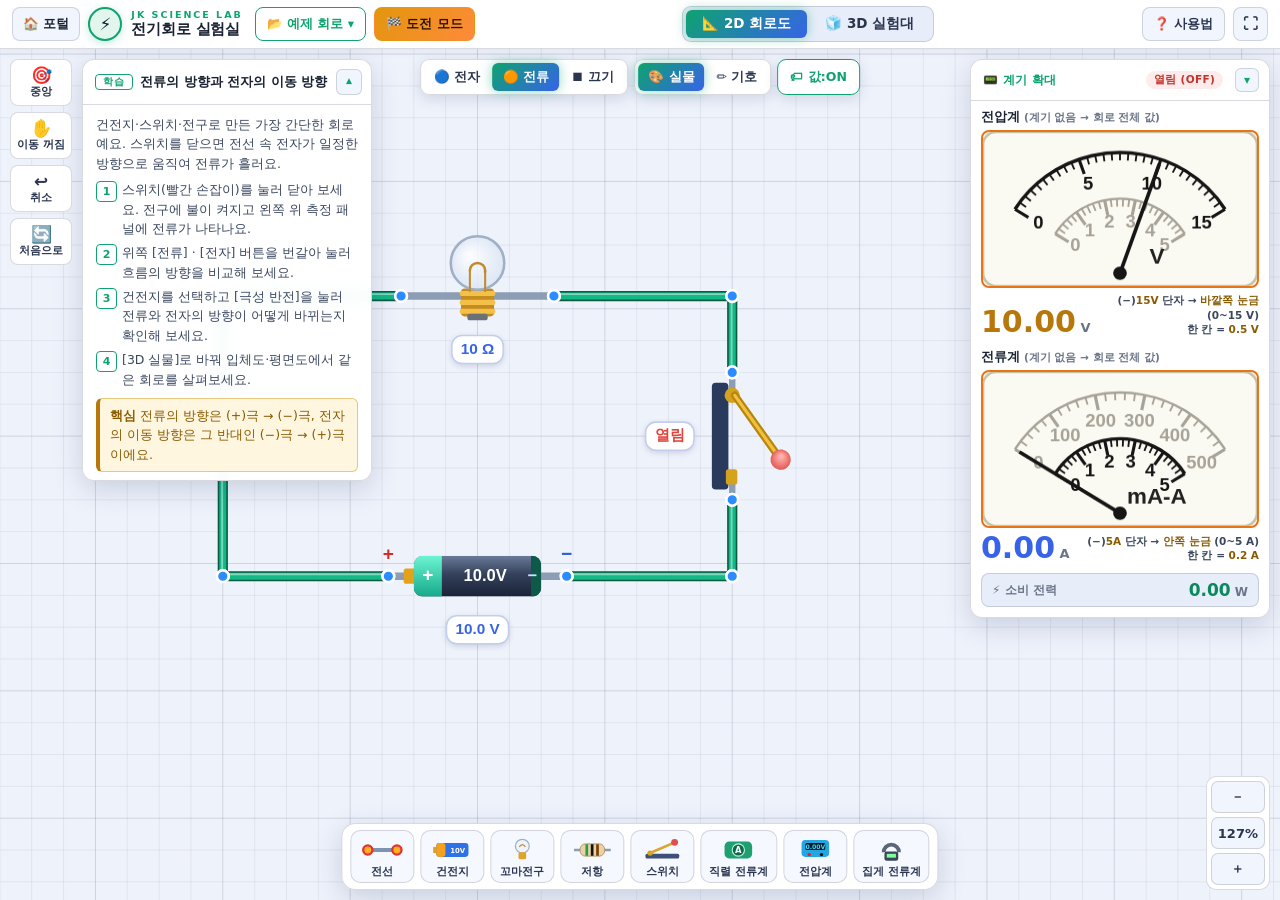
==== circuit/index.html @ 1af75844 "Add files via upload" ====
<!doctype html>
<html lang="ko">
<head>
<meta charset="utf-8">
<meta name="viewport" content="width=device-width,initial-scale=1,maximum-scale=1,user-scalable=no,viewport-fit=cover">
<meta name="apple-mobile-web-app-capable" content="yes">
<title>전기회로 실험실 · 중학교 과학2 전기와 자기</title>
<link rel="stylesheet" href="css/style.css">
</head>
<body>
<header id="top">
  <a id="homeLink" href="../index.html" title="JK SCIENCE LEARNING 포털로">🏠 포털</a><div class="brand"><div class="logo">⚡</div><div class="t"><small>JK SCIENCE LAB</small><b>전기회로 실험실</b></div></div>
  <div class="dd"><button id="exBtn" class="pri">📂 예제 회로 ▾</button></div>
  <button id="chBtn" class="chb">🏁 도전 모드</button>
  <span class="sp"></span>
  <div class="seg big"><button data-view="2d" class="on">📐 2D 회로도</button><button data-view="3d">🧊 3D 실험대</button></div>
  <span class="sp"></span>
  <button id="helpBtn">❓ 사용법</button>
  <button id="fsBtn" class="ic" title="전체 화면">⛶</button>
</header>
<div id="exMenu"></div>
<div id="stage">
  <div id="view">
    <canvas id="c2d"></canvas>
    <div id="c3dWrap"></div>
    <div id="modes">
      <div class="seg"><button data-flow="electron">🔵 전자</button><button data-flow="current" class="on">🟠 전류</button><button data-flow="off">⏹ 끄기</button></div>
      <div class="seg" id="styleSeg"><button data-style="real" class="on">🎨 실물</button><button data-style="symbol">✏️ 기호</button></div>
      <button id="valBtn" class="on">🏷 값:ON</button>
    </div>
    <div id="rail">
      <button id="centerBtn"><i>🎯</i><span>중앙</span></button>
      <button id="panBtn" title="켜면 어디를 끌어도 화면이 움직여요"><i>✋</i><span id="panTxt">이동 꺼짐</span></button>
      <button id="undoBtn"><i>↩</i><span>취소</span></button>
      <button id="resetBtn"><i>🔄</i><span>처음으로</span></button>
    </div>
    <div id="measure" class="card">
      <div class="mh" id="mHead">📟 계기 확대 <span id="mState" class="state off">열림 (OFF)</span><button id="mMin" title="접기/펼치기">▾</button></div>
      <div id="mBody">
        <div class="mtab"><div class="mlab"><b>전압계</b> <em id="vSrc"></em></div><canvas id="fcV"></canvas><div class="mrd"><span class="big"><b id="mV">0.00</b> V</span><span id="vInfo" class="info"></span></div></div>
        <div class="mtab"><div class="mlab"><b>전류계</b> <em id="iSrc"></em></div><canvas id="fcI"></canvas><div class="mrd"><span class="big i"><b id="mI">0.00</b> A</span><span id="iInfo" class="info"></span></div></div>
        <div class="prow">⚡ 소비 전력 <span><b id="mP">0.00</b> W</span></div>
      </div>
    </div>
    <div id="learn" class="card">
      <div class="lh"><span class="bd">학습</span><span id="lTitle"></span><button id="lToggle" title="펼치기/접기">▾</button></div>
      <div id="lBody"><p id="lDesc"></p><ol id="lSteps"></ol><div id="lKey" class="key"></div></div>
      <div id="lDiag"></div>
    </div>
    <div id="chBar"><span id="chTitle"></span><span id="chTime" class="chTime">⏱ 00:00</span><button id="chEye" title="시간 보이기/숨기기">👁</button><button id="chHint">💡 힌트</button><button id="chPeek">👀 정답 보기</button><button id="chGrade" class="go">✅ 채점</button><button id="chExit">✖ 그만하기</button></div>
    <div id="chTarget" class="card"><div class="lh"><span class="bd">목표</span><span id="chTT"></span></div><img id="chImg" alt="목표 회로도"><div id="chParts"></div><div id="chMsg" class="dg info"></div></div>
    <div id="chPeekBar">👀 정답 회로를 보는 중이에요 (시간 기록 안 됨) <button id="chBack">내 회로로 돌아가기</button></div>
    <div id="hint3d" class="card">💡 3D 실험대의 스위치를 클릭하면 On/Off 돼요</div>
    <aside id="palette"></aside>
    <div id="ctx"></div>
    <div id="zoombar"><button id="zIn">＋</button><button style="pointer-events:none"><span id="zoomPct">100%</span></button><button id="zOut">－</button></div>
    <div id="viewbar"><span>시점</span><button data-cam="iso" class="on">🧊 입체도</button><button data-cam="plan">👁 평면도</button><button data-cam="front">📐 정면도</button><button data-cam="center">🎯 중앙</button></div>
    <div id="bubble">✂ 연결 끊기</div>
    <div id="toast"></div>
  </div>
</div>
<div id="chMenu"><div class="chbox"><h2>🏁 도전 모드</h2><p>예제 회로도를 보고 빈 화면에서 똑같이 만들어 보세요. 성공하면 걸린 시간이 팝업으로 나와요.<br><small>※ 힌트나 정답 보기를 쓰면 성공해도 시간은 나오지 않아요.</small></p><div id="chList"></div><button id="chClose" class="chx">닫기</button></div></div>
<div id="chPop"><div class="chbox pop"><div class="big">🎉 성공!</div><div id="chPopTime" class="ptime"></div><div id="chPopSub" class="psub"></div><div class="row"><button id="chAgain">🔁 다시 도전</button><button id="chNext" class="go">다음 단계 ▶</button><button id="chEnd">끝내기</button></div></div></div>
<div id="modal"><div class="mbox">
  <div class="mhead"><div><h2>전기회로 실험실 사용법</h2><p style="margin:0">회로를 직접 만들고, 전류·전자의 방향과 전압계·전류계 연결을 눈으로 확인해요.</p></div><button id="modalClose">닫기 ✕</button></div>
  <h3>🖱 조작 방법</h3>
  <table>
    <tr><th>부품 꺼내기</th><td>왼쪽 부품 상자의 부품을 <b>끌어다 놓거나</b>, 눌러서 화면 가운데에 추가해요.</td></tr>
    <tr><th>연결하기</th><td>부품(또는 전선 끝)을 다른 단자 <b>가까이</b> 가져가면 <span style="color:#12a150;font-weight:800">초록 원</span>이 나타나고, 손을 떼면 자석처럼 딱 붙어요. 부품 단자(빨간 동그라미)에서 바로 끌어도 새 전선이 나와요.</td></tr>
    <tr><th>연결 끊기</th><td>연결된 <b>파란 점</b>을 한 번 누르면 <b style="color:#e83a5e">연결 끊기</b> 버튼이 나타나요. 전선 끝을 끌어서 떼어 낼 수도 있어요.</td></tr>
    <tr><th>이동 · 방향 전환</th><td>부품을 끌면 이동해요(연결된 전선은 늘어나며 따라와요). 부품을 선택하면 나타나는 <b>⟳ 손잡이</b>를 돌리거나 ↺ ↻ 버튼(또는 R 키)으로 방향을 바꿔요.</td></tr>
    <tr><th>값 바꾸기</th><td>부품을 선택하면 아래에 도구가 나타나요. 건전지 전압·극성, 저항값, 스위치 열기/닫기를 바꿀 수 있어요.</td></tr>
    <tr><th>화면 이동 · 확대</th><td>빈 곳을 끌면 화면이 움직이고, 마우스 휠 또는 두 손가락 벌리기로 확대·축소해요.</td></tr>
    <tr><th>3D 실물</th><td>[3D 실물]에서 입체도·평면도·정면도로 볼 수 있고, 스위치를 클릭하면 켜고 꺼져요. (드래그: 회전, 오른쪽 버튼/두 손가락: 이동)</td></tr>
  </table>
  <h3>📗 교과서 개념 정리 (Ⅶ. 전기와 자기)</h3>
  <table>
    <tr><th>전류</th><td>전하의 흐름. 단위 A(암페어). <b>전류의 방향은 (+)극 → (−)극</b>(과거에 (+)전하의 이동 방향으로 정함)이고, <b>전자는 반대로 (−)극 → (+)극</b>으로 이동해요.</td></tr>
    <tr><th>전압</th><td>전류를 흐르게 하는 능력. 단위 V(볼트). 전지는 펌프처럼 전자를 이동시켜 전류가 계속 흐르게 해요.</td></tr>
    <tr><th>저항</th><td>전류의 흐름을 방해하는 정도. 단위 Ω(옴). <b>옴의 법칙 V = I R</b> (전류는 전압에 비례, 저항에 반비례)</td></tr>
    <tr><th>직렬연결</th><td>각 저항에 걸리는 전압의 합 = 전체 전압 · 저항이 늘수록 전체 전류는 <b>작아짐</b> · 하나라도 고장 나면 회로 전체에 전류가 흐르지 않음</td></tr>
    <tr><th>병렬연결</th><td>각 저항에 <b>같은 전압</b>이 걸림 · 저항이 늘수록 전체 전류는 <b>커짐</b> · 하나가 고장 나도 다른 기구는 영향을 받지 않음</td></tr>
  </table>
  <h3>📏 전압계와 전류계 연결 방법</h3>
  <table>
    <tr><th></th><th>전류계 (A)</th><th>전압계 (V)</th></tr>
    <tr><th>연결 방법</th><td><b>직렬</b>로 연결 (회로를 끊고 그 사이에 끼움)</td><td><b>병렬</b>로 연결 (재려는 부품의 양쪽 끝에 나란히)</td></tr>
    <tr><th>내부 저항</th><td>매우 작음 (회로에 영향을 주지 않도록)</td><td>매우 큼 (전류가 거의 흐르지 않도록)</td></tr>
    <tr><th>단자 연결</th><td>(+)단자 → 전지의 (+)극 쪽, (−)단자 → 전지의 (−)극 쪽</td><td>(+)단자 → 전위가 높은 쪽(전지의 (+)극 쪽), (−)단자 → 낮은 쪽</td></tr>
    <tr><th>잘못 연결하면</th><td>병렬로 연결하면 <b>합선</b>(매우 큰 전류)</td><td>직렬로 연결하면 전류가 거의 흐르지 않아 <b>전구가 꺼짐</b></td></tr>
  </table>
  <p class="src">※ 교과서 내용: 미래엔 중학교 과학2 「Ⅶ. 전기와 자기 · 1. 전기」 단원을 바탕으로 구성했어요. 건전지·저항의 값은 이상적인 소자로 계산해요(건전지 내부저항, 전선 저항 무시).</p>
</div></div>
<script src="vendor/three.min.js"></script>
<script src="js/core.js"></script>
<script src="js/view2d.js"></script>
<script src="js/meter.js"></script>
<script src="js/examples.js"></script>
<script src="js/view3d.js"></script>
<script src="js/challenge.js"></script>
<script src="js/ui.js"></script>
</body>
</html>
---- circuit/css/style.css ----
:root{--bg:#eef2fb;--bg2:#ffffff;--ink:#1a2233;--mut:#6a7488;--card:rgba(255,255,255,.97);--line:rgba(20,30,60,.16);--pri:#0ea36f;--pri2:#3763e8;--amber:#b8770a;--rose:#e0463f;--vio:#7048e8;--grad:linear-gradient(135deg,#0ea36f,#3763e8)}
*{box-sizing:border-box;-webkit-tap-highlight-color:transparent}
html,body{margin:0;height:100%;overflow:hidden;background:var(--bg);color:var(--ink);font-family:'Noto Sans KR','Pretendard','Malgun Gothic','Apple SD Gothic Neo',system-ui,sans-serif;-webkit-user-select:none;user-select:none;overscroll-behavior:none}
body{display:flex;flex-direction:column;height:100vh;height:100dvh}
button{font:inherit;cursor:pointer;border:0;color:inherit}
/* ---- 상단: 얇은 타이틀 바 ---- */
#top{display:flex;align-items:center;gap:8px;padding:6px 12px;background:var(--bg2);border-bottom:1px solid var(--line);box-shadow:0 2px 10px rgba(30,50,100,.06);overflow-x:auto;white-space:nowrap;flex:0 0 auto;scrollbar-width:none;position:relative;z-index:30}
#top::-webkit-scrollbar{display:none}
#top .sp{flex:1 1 8px;min-width:4px}
.seg,.dd,#top>button,.brand{flex:0 0 auto}
.brand{display:flex;align-items:center;gap:9px;margin-right:4px}
.logo{width:34px;height:34px;border-radius:50%;border:2px solid var(--pri);display:grid;place-items:center;font-size:17px;box-shadow:0 2px 8px rgba(14,163,111,.25);background:#e3f6ee}
.brand .t{display:flex;flex-direction:column;line-height:1.15}
.brand .t small{font-size:9.5px;font-weight:800;letter-spacing:2px;color:var(--pri)}
.brand .t b{font-size:15px;color:var(--ink);letter-spacing:-.2px}
button,.seg{transition:all .12s}
#top button,#modes button,#rail button,#viewbar button,#zoombar button{background:#f1f5fd;color:#2a3550;border:1px solid var(--line);border-radius:8px;font-weight:700}
#top button{padding:6px 11px;font-size:12.5px;min-height:34px;display:inline-flex;align-items:center;gap:5px}
#top button:hover,#modes button:hover,#rail button:hover,#zoombar button:hover{border-color:var(--pri);color:var(--pri)}
#top button.pri{background:transparent;border:1.5px solid var(--pri);color:var(--pri)}
#top .ic{padding:6px 9px;font-size:15px}
.seg{display:inline-flex;border-radius:9px;background:#e8eef9;padding:3px;gap:2px;border:1px solid var(--line)}
.seg button{border:0!important;background:transparent!important;min-height:28px!important;border-radius:6px!important;padding:4px 10px!important;font-size:12.5px}
.seg button.on{background:var(--grad)!important;color:#ffffff!important;box-shadow:0 0 12px rgba(14,163,111,.45)!important}
.seg.big button{padding:5px 16px!important;font-size:13.5px!important}
.dd{position:relative;display:inline-block}
#exMenu{display:none;position:fixed;top:52px;left:150px;min-width:320px;max-width:92vw;background:#ffffff;border-radius:12px;box-shadow:0 14px 44px rgba(30,50,100,.22);border:1px solid var(--line);padding:6px;z-index:60;max-height:76vh;overflow:auto}
#exMenu.on{display:block}
#exMenu button{display:flex!important;width:100%;gap:10px;align-items:center;background:transparent!important;color:var(--ink)!important;border:0!important;text-align:left;padding:9px 10px!important;border-radius:8px!important;font-size:13.5px!important;font-weight:700!important;white-space:normal}
#exMenu button:hover{background:#e6eefc!important}
#exMenu i{font-style:normal;width:30px;height:30px;border-radius:8px;background:#e3f6ee;border:1px solid var(--pri);display:grid;place-items:center;font-size:15px;flex:0 0 auto}
/* ---- 본문: 전체 화면 작업대 위에 떠 있는 패널들 ---- */
#stage{flex:1;display:flex;min-height:0}
#view{flex:1;position:relative;min-width:0;overflow:hidden;background:var(--bg)}
#c2d{position:absolute;inset:0;touch-action:none;display:block}
#c3dWrap{position:absolute;inset:0;display:none}
body.v3d #c2d,body.v3d #palette,body.v3d #zoombar,body.v3d #ctx,body.v3d #styleSeg{display:none!important}
body.v3d #c3dWrap{display:block}
.card{position:absolute;background:var(--card);border-radius:12px;box-shadow:0 8px 28px rgba(30,50,100,.18);border:1px solid var(--line);backdrop-filter:blur(6px)}
/* 상단 중앙: 표시 모드 */
#modes{position:absolute;left:50%;top:10px;transform:translateX(-50%);display:flex;gap:6px;z-index:8;width:max-content;max-width:calc(100% - 20px)}
#modes .seg,#modes>button{background:var(--card);box-shadow:0 4px 14px rgba(30,50,100,.15)}
#modes>button{padding:0 12px;font-size:12.5px;border-radius:9px}
#modes>button.on{border-color:var(--pri);color:var(--pri)}
/* 왼쪽 세로 도구 레일 */
#rail{position:absolute;left:10px;top:10px;display:flex;flex-direction:column;gap:6px;z-index:8}
#rail button{width:62px;padding:7px 2px 6px;display:flex;flex-direction:column;align-items:center;gap:1px;background:var(--card)}
#rail i{font-style:normal;font-size:17px;line-height:1}#rail span{font-size:10.5px;font-weight:800;white-space:nowrap}
#rail button.on{border-color:var(--pri);color:var(--pri);box-shadow:0 0 12px rgba(14,163,111,.4)}
/* 오른쪽: 계기판 */
#measure{right:10px;top:10px;padding:0;width:300px;z-index:6;overflow:hidden}
#measure .mh{display:flex;align-items:center;gap:6px;font-weight:800;font-size:12px;padding:8px 10px 8px 12px;color:var(--pri);border-bottom:1px solid var(--line);letter-spacing:.3px;cursor:pointer}
#mMin{margin-left:6px;background:#f1f5fd;border:1px solid var(--line);border-radius:6px;width:24px;height:24px;font-size:12px;color:var(--pri)}
#measure.min #mBody{display:none}#measure.min #mMin{transform:rotate(180deg)}#measure.min .mh{border-bottom:0}
.state{font-size:10.5px;padding:2px 8px;border-radius:99px;font-weight:800;margin-left:auto;white-space:nowrap}
.state.off{background:#fdeceb;color:#c4332c}.state.on{background:#e1f6ec;color:#0a8a5c}.state.short{background:var(--rose);color:#fff;animation:bl .5s infinite alternate}
@keyframes bl{to{opacity:.5}}
.mtab{padding:8px 10px 4px}
.mlab{font-size:11.5px;color:var(--mut);font-weight:800;margin-bottom:4px}.mlab b{color:var(--ink);font-size:12.5px}.mlab em{font-style:normal;font-size:10.5px}
.mtab canvas{display:block;width:100%;border-radius:8px;border:2px solid #e8741a;background:#fbfaf2}
.mrd{display:flex;align-items:flex-end;justify-content:space-between;gap:8px;margin-top:5px}
.mrd .big{font-size:13px;font-weight:800;color:var(--mut);white-space:nowrap}.mrd .big b{font-size:30px;line-height:1;color:var(--amber);font-variant-numeric:tabular-nums}.mrd .big.i b{color:var(--pri2)}
.mrd .info{font-size:10.5px;line-height:1.4;color:#3b475f;text-align:right;font-weight:600}.mrd .info b{color:#8a5a00}.mrd .info i{color:var(--rose);font-style:normal;font-weight:800}
.prow{display:flex;justify-content:space-between;align-items:center;margin:6px 10px 10px;padding:6px 10px;border-radius:8px;background:#e8eef9;border:1px solid var(--line);font-size:12px;font-weight:800;color:var(--mut)}.prow b{font-size:17px;color:#0a8a5c;font-variant-numeric:tabular-nums}
/* 학습 패널: 레일 오른쪽 */
#learn{left:82px;top:10px;width:290px;max-height:calc(100% - 190px);display:flex;flex-direction:column;z-index:7;overflow:hidden}
.lh{display:flex;align-items:center;gap:7px;padding:9px 9px 9px 12px;font-weight:800;font-size:13px;line-height:1.25;border-bottom:1px solid var(--line)}
.lh .bd{border:1px solid var(--pri);color:var(--pri);font-size:10px;padding:1px 7px;border-radius:4px;letter-spacing:1px;flex:0 0 auto}
#lToggle{margin-left:auto;background:#f1f5fd;border:1px solid var(--line);border-radius:6px;width:26px;height:26px;font-size:12px;color:var(--pri);flex:0 0 auto}
#lBody{display:none;flex:1 1 auto;min-height:0;overflow:auto;padding:10px 13px 8px;font-size:12.5px;line-height:1.55;color:#3b475f}
#learn.open #lBody{display:block}#learn.open #lToggle{transform:rotate(180deg)}
#lDesc{margin:0 0 7px}
#lSteps{margin:0 0 9px;padding-left:0;list-style:none;counter-reset:s}
#lSteps li{counter-increment:s;position:relative;margin:5px 0;padding-left:26px}
#lSteps li::before{content:counter(s);position:absolute;left:0;top:1px;width:19px;height:19px;border-radius:4px;border:1px solid var(--pri);color:var(--pri);font-size:11px;font-weight:800;display:grid;place-items:center}
.key{background:#fff6e0;border:1px solid #e7c77a;border-left:4px solid var(--amber);border-radius:6px;padding:7px 10px;color:#8a5a00;font-size:12.5px}
#lDiag{padding:6px 12px 11px;display:flex;flex-direction:column;gap:6px;overflow:auto;flex:0 1 auto;max-height:42%;border-top:1px solid var(--line)}
#lDiag:empty{display:none}
.dg{font-size:12px;line-height:1.45;border-radius:6px;padding:7px 10px;font-weight:700}
.dg.bad{background:#fdeceb;color:#c4332c;border:1px solid #f0b4b0}.dg.warn{background:#fff6e0;color:#8a5a00;border:1px solid #e7c77a}
.dg.ok{background:#e1f6ec;color:#0a8a5c;border:1px solid #9fd9c1}.dg.info{background:#eaf0fe;color:#3763e8;border:1px solid #b7c8f5}
/* 하단 도크: 부품 상자 */
#palette{position:absolute;left:50%;bottom:10px;transform:translateX(-50%);width:max-content;max-width:calc(100% - 150px);background:var(--card);border:1px solid var(--line);border-radius:14px;padding:6px 8px;display:flex;flex-direction:row;align-items:center;gap:6px;overflow-x:auto;scrollbar-width:none;z-index:7;box-shadow:0 8px 28px rgba(30,50,100,.18)}
#palette::-webkit-scrollbar{display:none}
.ptitle{writing-mode:vertical-rl;transform:rotate(180deg);color:var(--pri);font-size:10px;font-weight:800;letter-spacing:2px;padding:0 4px;flex:0 0 auto}
.pitem{flex:0 0 auto;background:#f5f8ff;border:1px solid var(--line)!important;border-radius:10px;padding:5px 8px 4px;color:#2a3550;display:flex;flex-direction:column;align-items:center;gap:2px;touch-action:none;min-width:60px}
.pitem:hover{border-color:var(--pri)!important;box-shadow:0 0 14px rgba(14,163,111,.35);transform:translateY(-3px)}.pitem:active{transform:scale(.95)}
.pitem svg{width:46px;height:28px}.pitem span{font-size:10.5px;font-weight:800;line-height:1.1;text-align:center}
/* 선택 부품 도구 줄: 도크 바로 위 */
#ctx{position:absolute;left:50%;bottom:92px;transform:translateX(-50%);width:max-content;display:none;align-items:center;gap:7px;flex-wrap:wrap;justify-content:center;max-width:calc(100% - 20px);background:var(--card);color:var(--ink);padding:7px 10px;border-radius:12px;box-shadow:0 8px 28px rgba(30,50,100,.2);border:1px solid var(--pri);z-index:9}
#ctx.on{display:flex}
#ctx .lab{font-size:12.5px;font-weight:800;color:var(--pri)}
#ctx .val{font-size:13px;min-width:56px;text-align:center;color:#ffffff;background:var(--grad);padding:3px 8px;border-radius:6px;font-weight:800}
#ctx button{background:#f1f5fd;border:1px solid var(--line);color:#2a3550;padding:6px 10px;border-radius:8px;font-size:12.5px;font-weight:800;min-height:34px}
#ctx button:hover{border-color:var(--pri)}#ctx button.on{background:var(--pri);color:#ffffff;border-color:transparent}
#ctx button.warn{background:#fdeceb;color:#c4332c;border-color:#f0b4b0}#ctx button.danger{background:var(--rose);color:#fff;border-color:transparent}#ctx button:disabled{opacity:.35;pointer-events:none}
#ctx input[type=range]{width:200px;accent-color:#0ea36f;height:28px}
#ctx button[data-act=step]{min-width:40px;padding:6px 6px}
#zoombar{position:absolute;right:10px;bottom:10px;display:flex;flex-direction:column-reverse;gap:4px;background:var(--card);padding:4px;border-radius:10px;border:1px solid var(--line);z-index:8}
#zoombar button{min-width:36px;height:32px;font-weight:800;padding:0 6px;font-size:13px;border-radius:7px}
#viewbar{display:none;position:absolute;left:50%;bottom:12px;transform:translateX(-50%);width:max-content;max-width:calc(100% - 20px);align-items:center;gap:5px;background:var(--card);padding:6px 8px;border-radius:12px;border:1px solid var(--line);z-index:8}
body.v3d #viewbar{display:flex}
#viewbar span{font-size:11px;color:var(--pri);font-weight:800;padding:0 6px;letter-spacing:1px}
#viewbar button{padding:7px 13px;font-size:13px;white-space:nowrap}
#viewbar button.on{background:var(--grad);color:#ffffff;border-color:transparent}
#hint3d{display:none;right:10px;bottom:70px;padding:8px 12px;font-size:12px;font-weight:700;z-index:6;color:#3763e8;max-width:232px}
body.v3d #hint3d{display:block}
#bubble{position:absolute;display:none;transform:translate(-50%,-100%);background:var(--rose);color:#fff;font-weight:800;font-size:14px;padding:8px 14px;border-radius:8px;box-shadow:0 6px 20px rgba(224,70,63,.35);z-index:20;white-space:nowrap;cursor:pointer;border:2px solid #fff}
#bubble.on{display:block;animation:pop .15s ease-out}
#bubble::after{content:'';position:absolute;left:50%;bottom:-7px;margin-left:-6px;border:6px solid transparent;border-top-color:var(--rose);border-bottom:0}
@keyframes pop{from{transform:translate(-50%,-90%) scale(.8);opacity:0}}
#toast{position:absolute;left:50%;top:56px;transform:translate(-50%,-20px);background:var(--pri);color:#ffffff;font-weight:800;font-size:13px;padding:8px 16px;border-radius:8px;opacity:0;pointer-events:none;transition:all .25s;z-index:40}
#toast.on{opacity:1;transform:translate(-50%,0)}
#modal{display:none;position:fixed;inset:0;background:rgba(26,34,51,.45);backdrop-filter:blur(3px);z-index:80;align-items:center;justify-content:center;padding:14px}
#modal.on{display:flex}
.mbox{background:#ffffff;border:1px solid var(--line);border-radius:14px;max-width:760px;width:100%;max-height:92vh;overflow:auto;padding:22px 24px 24px;box-shadow:0 24px 70px rgba(30,50,100,.22);-webkit-user-select:text;user-select:text;color:var(--ink)}
.mbox h2{margin:0 0 4px;font-size:20px}.mbox h3{margin:18px 0 7px;font-size:15px;color:var(--pri)}
.mbox p,.mbox li{font-size:13.5px;line-height:1.6;color:#3b475f}
.mbox table{width:100%;border-collapse:collapse;font-size:13px;margin:4px 0}
.mbox th,.mbox td{border:1px solid var(--line);padding:7px 9px;text-align:left;vertical-align:top;line-height:1.5}
.mbox th{background:#f1f5fd;color:var(--pri);white-space:nowrap}
.mhead{display:flex;align-items:flex-start;gap:10px}#modalClose{margin-left:auto;background:var(--grad);color:#ffffff;border-radius:8px;padding:8px 14px;font-weight:800}
.src{font-size:11.5px;color:var(--mut);margin-top:12px}
@media (max-width:900px){#learn{width:250px}.brand .t small{display:none}#measure{width:250px}}
@media (max-width:640px){
  .brand .t{display:none}.seg.big button{padding:5px 10px!important;font-size:12.5px!important}#helpBtn{display:none}
  #rail{flex-direction:row;top:auto;bottom:84px;left:8px}#rail button{width:auto;padding:5px 8px}#rail span{display:none}#rail i{font-size:16px}
  #modes{top:6px;gap:4px}#modes>button{display:none}#styleSeg button{padding:3px 7px!important}
  #measure{width:210px;right:6px;top:44px}.mrd .info{display:none}
  #learn{left:8px;right:8px;width:auto;top:auto;bottom:128px;max-height:40%}
  #palette{max-width:calc(100% - 16px)}.pitem{min-width:52px}.ptitle{display:none}
  #zoombar{display:none}#ctx{bottom:auto;top:44px;left:8px;right:auto;transform:none;max-width:calc(100% - 180px)}
  #viewbar span{display:none}#viewbar button{padding:7px 9px;font-size:12px}#hint3d{display:none!important}
}

/* ---- 도전 모드 ---- */
#top .chb{background:linear-gradient(135deg,#e2960b,#ff8a3c);color:#2b1400;border-color:transparent}
#top .chb:hover{color:#2b1400;filter:brightness(1.1)}
#chBar,#chTarget,#chPeekBar{display:none}
body.challenge #learn,body.challenge #exBtn{display:none!important}
body.challenge #chBar{display:flex}body.challenge #chTarget{display:block}
body.v3d #chBar,body.v3d #chTarget{display:none}
#chBar{position:absolute;left:50%;top:58px;transform:translateX(-50%);align-items:center;gap:6px;background:var(--card);border:1px solid var(--amber);border-radius:12px;padding:6px 8px;z-index:9;width:max-content;max-width:calc(100% - 20px);flex-wrap:wrap;justify-content:center;box-shadow:0 6px 22px rgba(30,50,100,.18)}
#chTitle{font-size:11px;font-weight:800;color:var(--amber);letter-spacing:1px;padding:0 4px}
.chTime{font-size:15px;font-weight:800;color:var(--ink);font-variant-numeric:tabular-nums;min-width:74px;text-align:center}.chTime.off{font-size:12px;color:var(--mut)}
#chBar button{background:#f1f5fd;border:1px solid var(--line);border-radius:8px;padding:6px 10px;font-size:12.5px;font-weight:800;color:#2a3550;min-height:34px}
#chBar button:hover{border-color:var(--pri)}#chBar button.go{background:var(--grad);color:#ffffff;border-color:transparent}#chEye.on{border-color:var(--pri);color:var(--pri)}
#chTarget{left:82px;top:10px;width:300px;padding:0 0 10px;z-index:7;max-height:calc(100% - 190px);overflow:auto}
#chTarget .lh{border-bottom:1px solid var(--line)}
#chImg{display:block;width:calc(100% - 20px);margin:10px;border-radius:8px;border:1px solid var(--line);background:#f5f8ff}
#chParts{margin:0 12px 8px;font-size:12px;line-height:1.5;color:#3b475f;font-weight:700}
#chMsg{margin:0 10px}
#chPeekBar{position:absolute;left:50%;top:104px;transform:translateX(-50%);background:#fff6e0;border:1px solid #e7c77a;color:#8a5a00;font-weight:800;font-size:13px;padding:8px 12px;border-radius:10px;z-index:9;align-items:center;gap:10px;width:max-content;max-width:calc(100% - 20px)}
#chPeekBar.on{display:flex}#chPeekBar button{background:var(--amber);color:#2b1400;border-radius:8px;padding:6px 10px;font-weight:800}
#chMenu,#chPop{display:none;position:fixed;inset:0;background:rgba(26,34,51,.45);backdrop-filter:blur(3px);z-index:85;align-items:center;justify-content:center;padding:14px}
#chMenu.on,#chPop.on{display:flex}
.chbox{background:#ffffff;border:1px solid var(--line);border-radius:14px;max-width:520px;width:100%;max-height:92vh;overflow:auto;padding:20px 22px;box-shadow:0 24px 70px rgba(30,50,100,.22);color:var(--ink)}
.chbox h2{margin:0 0 6px;font-size:20px}.chbox p{margin:0 0 12px;font-size:13.5px;line-height:1.6;color:#3b475f}.chbox small{color:var(--amber)}
#chList{display:flex;flex-direction:column;gap:6px}
#chList button{display:flex;align-items:center;gap:10px;background:#f1f5fd;border:1px solid var(--line);border-radius:10px;padding:10px 12px;text-align:left;font-size:13.5px;font-weight:700;color:var(--ink)}
#chList button:hover{border-color:var(--amber)}
#chList i{font-style:normal;width:30px;height:30px;border-radius:8px;background:#e3f6ee;border:1px solid var(--pri);display:grid;place-items:center;flex:0 0 auto}
#chList span{flex:1}#chList b{color:var(--amber);margin-right:4px}#chList em{font-style:normal;font-size:12px;color:var(--mut);white-space:nowrap}#chList em.done{color:#0a8a5c}
.chx{margin-top:12px;background:#f1f5fd;border:1px solid var(--line);border-radius:8px;padding:8px 16px;font-weight:800;color:#2a3550}
.chbox.pop{text-align:center;max-width:380px}.chbox .big{font-size:26px;font-weight:800;color:#0a8a5c}
.ptime{font-size:46px;font-weight:800;margin:10px 0 4px;font-variant-numeric:tabular-nums;color:var(--ink);line-height:1.15}.ptime small{font-size:15px;color:var(--amber);font-weight:700}
.psub{font-size:14px;color:var(--amber);font-weight:700;min-height:20px;margin-bottom:12px}
.chbox .row{display:flex;gap:8px;justify-content:center;flex-wrap:wrap}.chbox .row button{background:#f1f5fd;border:1px solid var(--line);border-radius:8px;padding:9px 14px;font-weight:800;color:#2a3550}.chbox .row .go{background:var(--grad);color:#ffffff;border-color:transparent}
@media (max-width:640px){#chTarget{left:8px;right:8px;width:auto;top:44px;max-height:40%}#chImg{height:150px;object-fit:contain}body.challenge #chBar{top:auto;bottom:128px}#chPeekBar{top:auto;bottom:176px}}

#homeLink{flex:0 0 auto;text-decoration:none;font-size:12.5px;font-weight:800;color:var(--ink);background:#f1f5fd;border:1px solid var(--line);border-radius:8px;padding:7px 10px;min-height:34px;display:inline-flex;align-items:center}
#homeLink:hover{border-color:var(--pri);color:var(--pri)}
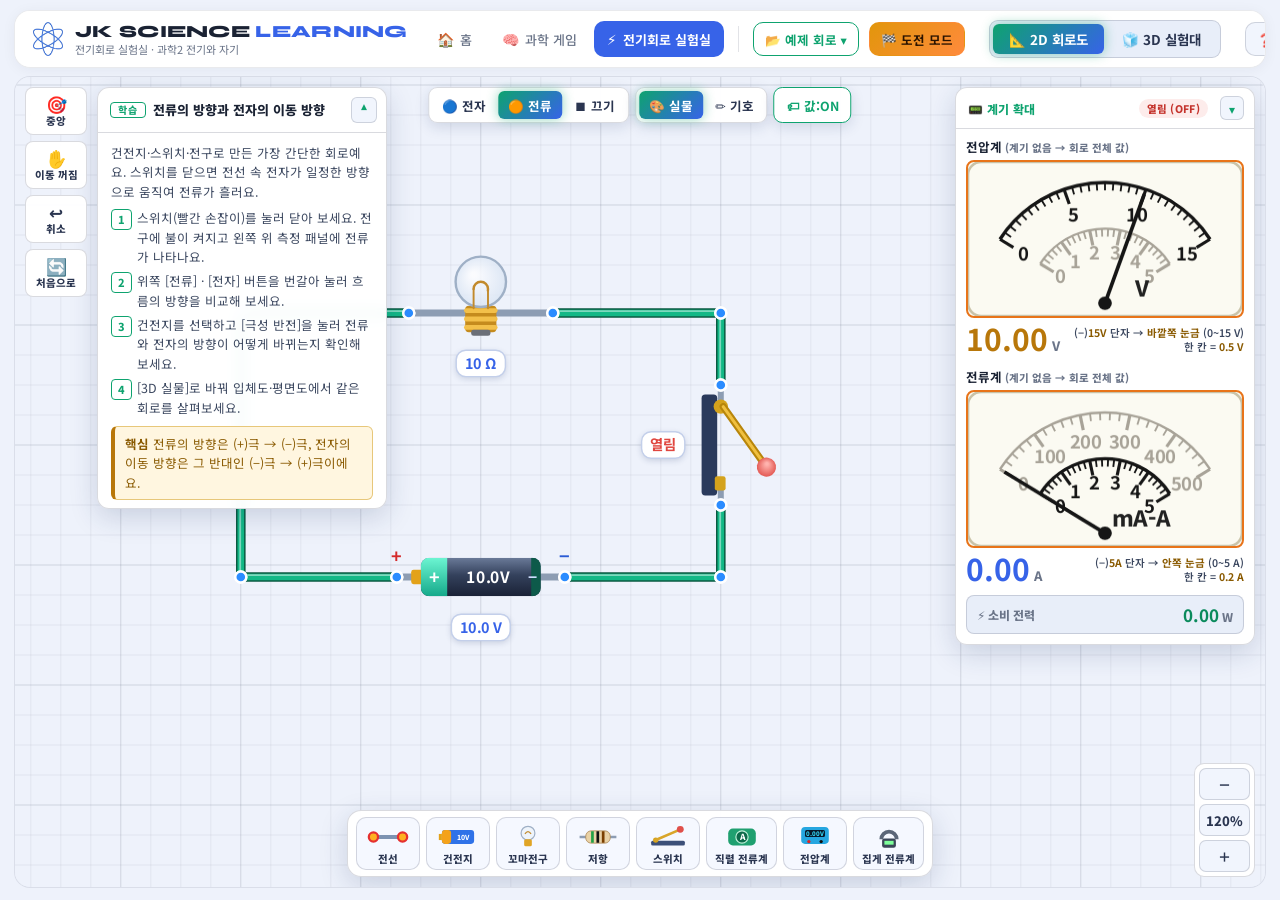
==== commit 2f599f6a: "Add files via upload" ====
--- a/circuit/index.html
+++ b/circuit/index.html
@@ -5,11 +5,14 @@
 <meta name="viewport" content="width=device-width,initial-scale=1,maximum-scale=1,user-scalable=no,viewport-fit=cover">
 <meta name="apple-mobile-web-app-capable" content="yes">
 <title>전기회로 실험실 · 중학교 과학2 전기와 자기</title>
+<link rel="preconnect" href="https://fonts.googleapis.com"><link rel="preconnect" href="https://fonts.gstatic.com" crossorigin><link href="https://fonts.googleapis.com/css2?family=Noto+Sans+KR:wght@400;500;700;900&family=Syne:wght@700;800&display=swap" rel="stylesheet">
 <link rel="stylesheet" href="css/style.css">
 </head>
 <body>
 <header id="top">
-  <a id="homeLink" href="../index.html" title="JK SCIENCE LEARNING 포털로">🏠 포털</a><div class="brand"><div class="logo">⚡</div><div class="t"><small>JK SCIENCE LAB</small><b>전기회로 실험실</b></div></div>
+  <a class="brand" href="../index.html" title="JK SCIENCE LEARNING 포털로"><img src="../image/logo_atom.png" alt="" onerror="this.outerHTML='<span class=&quot;logo&quot;>⚛</span>'"><div class="t"><h1>JK SCIENCE <span>LEARNING</span></h1><p>전기회로 실험실 · 과학2 전기와 자기</p></div></a>
+  <nav id="pnav"><a href="../index.html"><i>🏠</i><span>홈</span></a><a href="../index.html#mem-home"><i>🧠</i><span>과학 게임</span></a><a class="active"><i>⚡</i><span>전기회로 실험실</span></a></nav>
+  <span class="vsep"></span>
   <div class="dd"><button id="exBtn" class="pri">📂 예제 회로 ▾</button></div>
   <button id="chBtn" class="chb">🏁 도전 모드</button>
   <span class="sp"></span>
--- a/circuit/css/style.css
+++ b/circuit/css/style.css
@@ -168,5 +168,26 @@
 .chbox .row{display:flex;gap:8px;justify-content:center;flex-wrap:wrap}.chbox .row button{background:#f1f5fd;border:1px solid var(--line);border-radius:8px;padding:9px 14px;font-weight:800;color:#2a3550}.chbox .row .go{background:var(--grad);color:#ffffff;border-color:transparent}
 @media (max-width:640px){#chTarget{left:8px;right:8px;width:auto;top:44px;max-height:40%}#chImg{height:150px;object-fit:contain}body.challenge #chBar{top:auto;bottom:128px}#chPeekBar{top:auto;bottom:176px}}
 
-#homeLink{flex:0 0 auto;text-decoration:none;font-size:12.5px;font-weight:800;color:var(--ink);background:#f1f5fd;border:1px solid var(--line);border-radius:8px;padding:7px 10px;min-height:34px;display:inline-flex;align-items:center}
-#homeLink:hover{border-color:var(--pri);color:var(--pri)}
+
+/* ---- 포털과 같은 상단 바 ---- */
+body{background:var(--bg)}
+#top{margin:10px 14px 8px;padding:9px 16px;border:1px solid rgba(20,30,60,.09);border-radius:16px;background:#fff;box-shadow:0 2px 14px rgba(20,30,60,.05);gap:10px}
+#top .brand{text-decoration:none;color:inherit;gap:10px;margin-right:6px}
+#top .brand img{width:34px;height:34px;object-fit:contain}
+#top .brand .logo{width:34px;height:34px;border:0;box-shadow:none;background:transparent;font-size:26px;color:#3763e8}
+#top .brand .t{line-height:1.2}
+#top .brand h1{margin:0;font-family:'Syne','Noto Sans KR',sans-serif;font-size:17px;font-weight:800;letter-spacing:.3px;color:#1a2233;white-space:nowrap}
+#top .brand h1 span{color:#3763e8}
+#top .brand p{margin:0;font-size:11px;color:#6a7488;white-space:nowrap}
+#pnav{display:flex;gap:4px;flex:0 0 auto}
+#pnav a{display:flex;align-items:center;gap:6px;padding:8px 13px;border-radius:10px;font-size:13px;font-weight:500;color:#6a7488;text-decoration:none;white-space:nowrap;cursor:pointer;transition:all .2s}
+#pnav a i{font-style:normal;font-size:14px}
+#pnav a:hover{background:#f5f8ff;color:#1a2233}
+#pnav a.active{background:#3763e8;color:#fff;font-weight:700;cursor:default}
+#top .vsep{width:1px;height:26px;background:rgba(20,30,60,.12);flex:0 0 auto;margin:0 4px}
+#top button{border-radius:10px}
+#view{border-radius:16px;margin:0 14px 12px;border:1px solid rgba(20,30,60,.09)}
+#exMenu{top:78px;left:430px}
+@media (max-width:1180px){#pnav a span{display:none}#pnav a{padding:8px 11px}}
+@media (max-width:900px){#pnav,#top .vsep{display:none}#exMenu{left:20px}}
+@media (max-width:640px){#top{margin:6px 6px 6px;padding:6px 8px}#view{margin:0 6px 6px}#top .brand .t{display:none}}
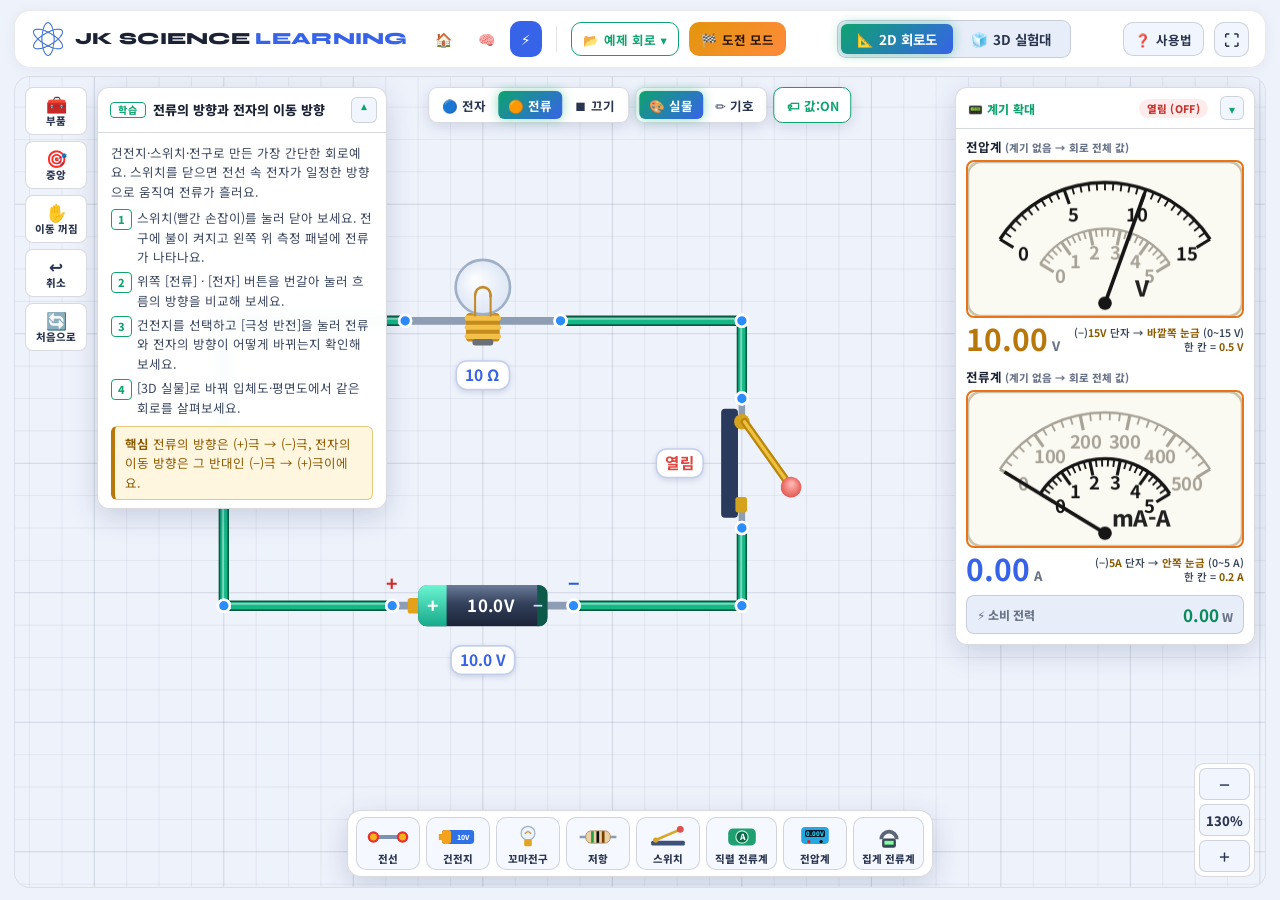
==== commit a691f97b: "Add files via upload" ====
--- a/circuit/index.html
+++ b/circuit/index.html
@@ -13,12 +13,12 @@
   <a class="brand" href="../index.html" title="JK SCIENCE LEARNING 포털로"><img src="../image/logo_atom.png" alt="" onerror="this.outerHTML='<span class=&quot;logo&quot;>⚛</span>'"><div class="t"><h1>JK SCIENCE <span>LEARNING</span></h1><p>전기회로 실험실 · 과학2 전기와 자기</p></div></a>
   <nav id="pnav"><a href="../index.html"><i>🏠</i><span>홈</span></a><a href="../index.html#mem-home"><i>🧠</i><span>과학 게임</span></a><a class="active"><i>⚡</i><span>전기회로 실험실</span></a></nav>
   <span class="vsep"></span>
-  <div class="dd"><button id="exBtn" class="pri">📂 예제 회로 ▾</button></div>
-  <button id="chBtn" class="chb">🏁 도전 모드</button>
+  <div class="dd"><button id="exBtn" class="pri">📂<span class="tx"> 예제 회로</span> ▾</button></div>
+  <button id="chBtn" class="chb">🏁<span class="tx"> 도전 모드</span></button>
   <span class="sp"></span>
-  <div class="seg big"><button data-view="2d" class="on">📐 2D 회로도</button><button data-view="3d">🧊 3D 실험대</button></div>
+  <div class="seg big"><button data-view="2d" class="on">📐<span class="tx"> 2D 회로도</span></button><button data-view="3d">🧊<span class="tx"> 3D 실험대</span></button></div>
   <span class="sp"></span>
-  <button id="helpBtn">❓ 사용법</button>
+  <button id="helpBtn">❓<span class="tx"> 사용법</span></button>
   <button id="fsBtn" class="ic" title="전체 화면">⛶</button>
 </header>
 <div id="exMenu"></div>
@@ -32,6 +32,7 @@
       <button id="valBtn" class="on">🏷 값:ON</button>
     </div>
     <div id="rail">
+      <button id="palBtn"><i>🧰</i><span>부품</span></button>
       <button id="centerBtn"><i>🎯</i><span>중앙</span></button>
       <button id="panBtn" title="켜면 어디를 끌어도 화면이 움직여요"><i>✋</i><span id="panTxt">이동 꺼짐</span></button>
       <button id="undoBtn"><i>↩</i><span>취소</span></button>
--- a/circuit/css/style.css
+++ b/circuit/css/style.css
@@ -188,6 +188,66 @@
 #top button{border-radius:10px}
 #view{border-radius:16px;margin:0 14px 12px;border:1px solid rgba(20,30,60,.09)}
 #exMenu{top:78px;left:430px}
-@media (max-width:1180px){#pnav a span{display:none}#pnav a{padding:8px 11px}}
+@media (max-width:1320px){#pnav a span{display:none}#pnav a{padding:8px 11px}#top .brand p{display:none}}
+@media (max-width:1100px){#pnav,#top .vsep{display:none}}
 @media (max-width:900px){#pnav,#top .vsep{display:none}#exMenu{left:20px}}
 @media (max-width:640px){#top{margin:6px 6px 6px;padding:6px 8px}#view{margin:0 6px 6px}#top .brand .t{display:none}}
+
+/* ---- 화면 크기별 배치 : 가로로 든 폰(짧은 화면)·세로 폰(좁은 화면) ---- */
+:is(body.short,body.narrow) #top{margin:0;border-radius:0;border-width:0 0 1px;padding:4px 8px;gap:6px;box-shadow:none}
+:is(body.short,body.narrow) #top .brand{margin-right:2px}
+:is(body.short,body.narrow) #top .brand img,:is(body.short,body.narrow) #top .brand .logo{width:26px;height:26px;font-size:20px}
+:is(body.short,body.narrow) #top .brand h1{font-size:12.5px}
+:is(body.short,body.narrow) #top .brand p{display:none}
+:is(body.short,body.narrow) #pnav,:is(body.short,body.narrow) #top .vsep{display:none}
+:is(body.short,body.narrow) #top button{min-height:30px;padding:4px 9px;font-size:12px}
+:is(body.short,body.narrow) .seg button{min-height:26px!important;padding:3px 8px!important;font-size:12px!important}
+:is(body.short,body.narrow) #view{margin:0;border:0;border-radius:0}
+body.narrow .tx,body.narrow #top .brand .t{display:none}
+body.narrow #top .brand .logo{font-size:22px}
+body.short #exMenu,body.narrow #exMenu{max-height:70vh}
+body.short #rail{left:6px;top:6px;gap:4px}
+body.short #rail button{width:44px;padding:5px 2px 4px;border-radius:9px}
+body.short #rail i{font-size:16px}body.short #rail span{font-size:9px}
+body.short #modes{top:6px;gap:4px}
+body.short #modes .seg button,body.short #modes>button{font-size:11.5px;min-height:26px!important}
+body.short #modes>button{padding:0 9px}
+body.short #learn{left:56px;top:6px}
+body.short #learn:not(.open){width:auto}
+body.short #learn:not(.open) #lTitle{display:none}
+body.short #learn.open{max-height:calc(100% - 76px)}
+body.short #measure{top:6px;right:6px}
+body.short #measure.min{width:auto}
+body.short #measure:not(.min){max-height:calc(100% - 76px);overflow:auto}
+body.short #palette{bottom:6px;padding:4px 6px;gap:4px;border-radius:12px;max-width:calc(100% - 170px)}
+body.short .ptitle{display:none}
+body.short .pitem{padding:3px 6px;min-width:50px;gap:1px;border-radius:9px}
+body.short .pitem svg{width:36px;height:22px}body.short .pitem span{font-size:9.5px}
+body.short #ctx{bottom:62px;padding:5px 8px;gap:5px}
+body.short #ctx input[type=range]{width:150px}
+body.short #zoombar{bottom:6px;right:6px;flex-direction:row-reverse;padding:3px;gap:3px}
+body.short #zoombar button{min-width:32px;height:28px}
+body.short #viewbar{bottom:6px;padding:4px 6px}
+body.short #hint3d{display:none!important}
+body.short #chBar{top:40px;padding:4px 6px}
+body.short #chPeekBar{top:78px;padding:6px 10px;font-size:12px}
+body.short #chTarget{left:56px;top:6px;width:250px;max-height:calc(100% - 76px)}
+body.short.challenge #modes{display:none}
+body.short.challenge #chBar{top:6px}
+body.short.challenge #chPeekBar{top:46px}
+body.short.challenge #chTarget{top:46px;max-height:calc(100% - 120px)}
+body.narrow #palette{max-width:calc(100% - 12px)}
+
+#palBtn{display:none}
+body.short #palBtn{display:flex}
+body.short #palette{display:none}
+body.short.palopen #palette{display:flex}
+body.short #palBtn.on,body.short.palopen #palBtn{border-color:var(--pri);color:var(--pri)}
+body.short #learn:not(.open){max-width:170px}
+body.short #learn:not(.open) #lDiag{display:none}
+
+body.short #chBar button{padding:3px 7px;font-size:11.5px;min-height:28px}
+body.short .chTime{font-size:13px;min-width:60px}
+body.short #chTitle{font-size:10px}
+@media (max-width:900px){#learn:not(.open) #lDiag{display:none}}
+#measure.min{width:auto}
